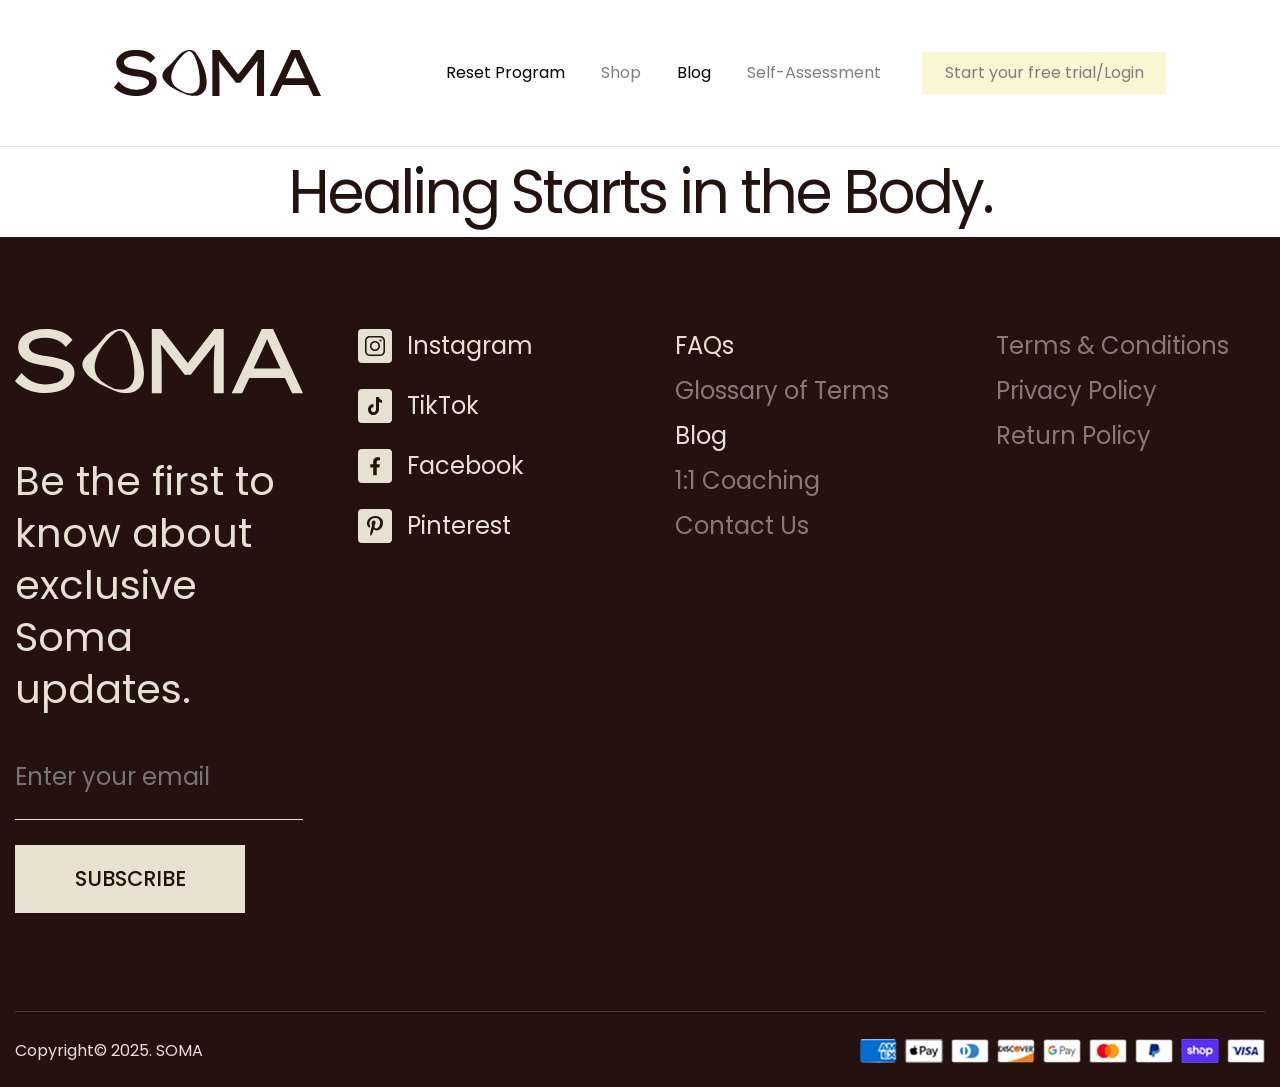
==== index.html @ 634c30eb "Add files via upload" ====
<!DOCTYPE html>
<html lang="en">
    <head>
        <meta charset="UTF-8">
        <meta name="viewport" content="width=device-width, initial-scale=1.0, maximum-scale=1.0, user-scalable=0">
        <title>SOMA</title>
        <link rel="stylesheet" href="./css/style.css">
        <!-- <link rel="shortcut icon" href="favicon.ico"> -->
    </head>
    <body>
        <div class="wrapper">
            <!-- ======================================== HEADER ======================================== -->
            <header class="header">
                <div class="_container-nav">
                    <div class="header__logo">
                        <a href="../index.html">
                            <img src="./img/header-logo.svg" alt="">
                        </a>
                    </div>
                    <nav class="header__nav">
                        <ul class="header__menu menu">
                            <li class="menu__item"><a href="../FAQ.html">Reset Program</a></li>
                            <li class="menu__item"><a href="#" disabled>Shop</a></li>
                            <li class="menu__item"><a href="../blog.html">Blog</a></li>
                            <li class="menu__item"><a href="#" disabled>Self-Assessment</a></li>
                        </ul>
                        <a href="#" class="header__login" disabled>Start your free trial/Login</a>
                    </nav>
                </div>
            </header>
            <!-- ======================================== MAIN CONTENT ======================================== -->
            <main class="content">
                <div class="_container-content">
                    <section class="blog">
                        <h1 class="_page-h1">Healing Starts in the Body.</h1>
                    </section>
                </div>
            </main>
            <!-- ======================================== FOOTER ======================================== -->
            <div class="footer-wrapper">
                <div class="_container-nav">
                    <footer class="footer">
                        <div class="footer__grid-block grid-block">
                            <div class="grid-block__form-block form-block">
                                <div class="form-block__logo"><img src="../img/footer-logo.svg" alt=""></div>
                                <div class="form-block__text">Be the first to know about exclusive Soma updates.</div>
                                <div class="form-wrapper">
                                    <form action="#" class="form">
                                        <input type="email" class="input" placeholder="Enter your email">
                                        <button type="submit" class="input__btn">SUBSCRIBE</button>
                                    </form>
                                </div>
                            </div>
                            <div class="grid-block__social-media social-media">
                                <ul class="social-media__menu menu">
                                    <li class="menu__item">
                                        <a href="#" class="menu__img-link"><img src="../img/soc-media-icons/Instagram.svg" alt=""></a>
                                        <a href="#" class="menu__link">Instagram</a>
                                    </li>
                                    <li class="menu__item">
                                        <a href="#" class="menu__img-link"><img src="../img/soc-media-icons/tic-tok.svg" alt=""></a>
                                        <a href="#" class="menu__link">TikTok</a>
                                    </li>
                                    <li class="menu__item">
                                        <a href="#" class="menu__img-link"><img src="../img/soc-media-icons/facebook.svg" alt=""></a>
                                        <a href="#" class="menu__link">Facebook</a>
                                    </li>
                                    <li class="menu__item">
                                        <a href="#" class="menu__img-link"><img src="../img/soc-media-icons/Pinterest.svg" alt=""></a>
                                        <a href="#" class="menu__link">Pinterest</a>
                                    </li>
                                </ul>
                            </div>
                            <div class="grid-block__nav-menu menu">
                                <ul class="nav__menu menu">
                                    <li class="menu__item"><a href="../FAQ.html" class="menu__link">FAQs</a></li>
                                    <li class="menu__item"><a href="#" class="menu__link" disabled>Glossary of Terms</a></li>
                                    <li class="menu__item"><a href="../blog.html" class="menu__link">Blog</a></li>
                                    <li class="menu__item"><a href="#" class="menu__link" disabled>1:1 Coaching</a></li>
                                    <li class="menu__item"><a href="#" class="menu__link" disabled>Contact Us</a></li>
                                </ul>
                            </div>
                            <div class="grid-block__documents-menu menu">
                                <ul class="documents__menu menu">
                                    <li class="menu__item"><a href="#" class="menu__link" disabled>Terms & Conditions</a></li>
                                    <li class="menu__item"><a href="#" class="menu__link" disabled>Privacy Policy</a></li>
                                    <li class="menu__item"><a href="#" class="menu__link" disabled>Return Policy</a></li>
                                </ul>
                            </div>
                        </div>
                        <div class="footer__copyright copyright">
                            <div class="copyright__text">Copyright© 2025. SOMA</div>
                            <div class="copyright__pay"><a href=""><img src="./img/pay.png" alt=""></a></div>
                        </div>
                    </footer>
                </div>
            </div>
        </div>

        <!-- Скрипт -->
        <script src="./js/script.js"></script>
    </body>
</html>
---- css/style.css ----
@import url(https://fonts.googleapis.com/css?family=Poppins:300,regular,500,700);
*, *::before, *::after {
  padding: 0;
  margin: 0;
  border: 0;
  -webkit-box-sizing: border-box;
          box-sizing: border-box;
}

a {
  text-decoration: none;
  color: inherit;
}

ul, ol, li {
  list-style: none;
}

img {
  vertical-align: top;
}

h1, h2, h3, h4, h5, h6 {
  font-weight: inherit;
  font-size: inherit;
}

html, body {
  height: 100%;
  line-height: 1;
  font-family: Arial;
}

textarea, button, input {
  font-weight: inherit;
  font-size: inherit;
  color: inherit;
  font-family: inherit;
}

button {
  cursor: pointer;
  background-color: inherit;
}

address {
  font-style: normal;
}

@font-face {
  font-family: "Inter";
  src: url("../fonts/Inter_18pt-Regular.ttf") format("truetype");
  font-weight: 400;
  font-style: normal;
  font-display: swap;
}
.footer__copyright, .header > ._container-nav {
  display: -webkit-box;
  display: -ms-flexbox;
  display: flex;
  -webkit-box-align: center;
      -ms-flex-align: center;
          align-items: center;
  -webkit-box-pack: justify;
      -ms-flex-pack: justify;
          justify-content: space-between;
}

.footer .form .input__btn, .menu__item, .header__login, .header__logo {
  -webkit-transition: 0.3s;
  transition: 0.3s;
}
.footer .form .input__btn:hover, .menu__item:hover, .header__login:hover, .header__logo:hover {
  opacity: 0.6;
}

body {
  font-family: poppins;
}

a[disabled] {
  pointer-events: none;
  opacity: 0.5;
}

.wrapper {
  min-height: 100%;
  overflow: hidden;
  display: -webkit-box;
  display: -ms-flexbox;
  display: flex;
  -webkit-box-orient: vertical;
  -webkit-box-direction: normal;
      -ms-flex-direction: column;
          flex-direction: column;
}

._container-nav {
  width: 100%;
  max-width: 1712px;
  margin: 0 auto;
  padding: 0 15px;
}

._container-content {
  max-width: 1440px;
  margin: 0 auto;
  padding: 0 15px;
}

.content {
  -webkit-box-flex: 1;
      -ms-flex: 1 1 auto;
          flex: 1 1 auto;
}

.header {
  padding: 50px 99px 50px;
  border-bottom: 1px solid rgba(0, 0, 0, 0.1176470588);
}
.header__nav {
  display: -webkit-box;
  display: -ms-flexbox;
  display: flex;
}
.header__menu {
  display: -webkit-box;
  display: -ms-flexbox;
  display: flex;
  -webkit-box-align: center;
      -ms-flex-align: center;
          align-items: center;
  margin-right: 41px;
  text-wrap: nowrap;
}
.header__login {
  background: #F3EFA8;
  padding: 13px 22.5px;
}

.menu__item:not(:last-child) {
  margin-right: 36px;
}

.asdasd {
  font-size: 1.25rem;
  line-height: 100%;
}

._index-h1 {
  font-size: 6.205rem;
  line-height: 90.6526994359%;
  text-align: center;
  color: #25120E;
  letter-spacing: -0.05em;
}

._page-h1 {
  font-size: 3.75rem;
  line-height: 150%;
  letter-spacing: -0.05em;
  text-align: center;
  color: #25120E;
}

._article-h1 {
  font-size: 2.5rem;
  line-height: 125%;
  letter-spacing: -0.04em;
  color: #25120E;
  margin-bottom: 40px;
}

._article-data {
  font-size: 1.25rem;
  line-height: 110%;
  letter-spacing: -0.05em;
  color: #211B28;
  margin-bottom: 13px;
}

.search-form-wrapper {
  width: 100%;
  display: -webkit-box;
  display: -ms-flexbox;
  display: flex;
  -webkit-box-pack: end;
      -ms-flex-pack: end;
          justify-content: end;
  margin-bottom: 18.69px;
}

.search-form {
  position: relative;
  font-weight: 300;
  font-size: 0.937rem;
  line-height: 106.666%; /* 16/15 */
}
.search-form__input {
  border: 1px solid #000;
  padding: 14px 14px 14px 45px;
}
.search-form__input_img {
  position: absolute;
  top: 50%;
  left: 18px;
  -webkit-transform: translate(0, -50%);
          transform: translate(0, -50%);
}

.blog__cards {
  display: -ms-grid;
  display: grid;
  -ms-grid-rows: auto;
  -ms-grid-columns: 1fr 26px 1fr;
      grid-template: auto/repeat(2, 1fr);
  gap: 67px 26px;
  margin-bottom: 80px;
}

.card__img {
  margin-bottom: 21.31px;
}
.card__img img {
  width: 100%;
  height: 100%;
  max-width: 707px;
  max-height: 452px;
}
.card__data {
  font-weight: 300;
  font-size: 0.75rem;
  line-height: 155.833333%; /* 18.7/12 */
}
.card__title {
  font-size: 1.75rem;
  line-height: 135.714286%; /* 38/28 */
  letter-spacing: -4%;
  margin-top: 13.55px;
  margin-bottom: 13px;
}
.card__subtitle {
  font-weight: 300;
  line-height: 187.5%; /* 30/16 */
  letter-spacing: -2%;
  margin-bottom: 17px;
}
.card__link {
  position: relative;
  display: -webkit-inline-box;
  display: -ms-inline-flexbox;
  display: inline-flex;
  -webkit-box-align: center;
      -ms-flex-align: center;
          align-items: center;
  gap: 10px;
  font-size: 1.125rem;
  letter-spacing: -3%;
  min-height: 27px;
}
.card__link::before {
  content: "Read More";
  position: absolute;
  top: 0;
  left: 0;
  color: #000;
  text-wrap: nowrap;
  background-image: url("/img/link-arrow.svg");
  background-repeat: no-repeat;
  background-position: right center;
  background-size: 11.64px 10.76px;
  padding-right: 24px;
}
.page-turner__menu {
  display: -webkit-box;
  display: -ms-flexbox;
  display: flex;
  -webkit-box-pack: center;
      -ms-flex-pack: center;
          justify-content: center;
  margin-bottom: 80px;
}
.page-turner__menu :not(:last-child) {
  margin-right: 6px;
}

.page-turner__item {
  padding: 10.5px 15.5px;
  border: 1px solid #000;
}
.page-turner__item:last-child {
  padding: 10.5px 30px;
}
.page-turner__item:not(.selected, :last-child) {
  color: rgba(0, 0, 0, 0.2);
}

.selected {
  border: 1px solid #25120E;
  background: #25120E;
  color: #fff;
  outline: none;
}

.footer-wrapper {
  background: #25120E;
  color: #E7E1D2;
  padding: 92px 0 0 0;
}

.footer .grid-block {
  display: -ms-grid;
  display: grid;
  -ms-grid-rows: auto;
  -ms-grid-columns: 619fr 119fr 174fr 228fr 200fr 153fr 218fr;
      grid-template: auto/619fr 119fr 174fr 228fr 200fr 153fr 218fr;
}
.footer .grid-block__form-block {
  -ms-grid-row: 1;
  -ms-grid-row-span: 1;
  -ms-grid-column: 1;
  -ms-grid-column-span: 1;
  grid-area: 1/1/2/2;
}
.footer .grid-block__social-media {
  -ms-grid-row: 1;
  -ms-grid-row-span: 1;
  -ms-grid-column: 3;
  -ms-grid-column-span: 1;
  grid-area: 1/3/2/4;
}
.footer .grid-block__nav-menu {
  -ms-grid-row: 1;
  -ms-grid-row-span: 1;
  -ms-grid-column: 5;
  -ms-grid-column-span: 1;
  grid-area: 1/5/2/6;
  text-wrap: nowrap;
}
.footer .grid-block__documents-menu {
  -ms-grid-row: 1;
  -ms-grid-row-span: 1;
  -ms-grid-column: 7;
  -ms-grid-column-span: 1;
  grid-area: 1/7/2/8;
  text-wrap: nowrap;
}
.footer .form-block__logo {
  margin-bottom: 61px;
}
.footer .form-block__logo img {
  width: 100%;
  max-width: 314px;
}
.footer .form-block__text {
  font-size: 2.5rem;
  line-height: 130%;
  margin-bottom: 21px;
}
.footer .form {
  display: -webkit-box;
  display: -ms-flexbox;
  display: flex;
  -webkit-box-orient: vertical;
  -webkit-box-direction: normal;
      -ms-flex-direction: column;
          flex-direction: column;
  -webkit-box-align: start;
      -ms-flex-align: start;
          align-items: start;
}
.footer .form .input {
  font-size: 1.5rem;
  line-height: 120.8333333333%;
  width: 100%;
  padding: 27px 0;
  margin-bottom: 25px;
  border-bottom: 1px solid #E7E1D2;
  background: inherit;
  color: rgba(231, 225, 210, 0.4);
}
.footer .form .input:focus {
  outline: none;
}
.footer .form .input__btn {
  font-size: 1.3125rem;
  line-height: 95.2380952381%;
  padding: 24px 59.5px;
  background: #E7E1D2;
  color: #25120E;
  font-weight: 500;
}
.footer .social-media {
  position: relative;
}
.footer .social-media__menu > :not(:last-child) {
  margin-bottom: 26px;
}
.footer .menu__item {
  display: -webkit-box;
  display: -ms-flexbox;
  display: flex;
  -webkit-box-align: center;
      -ms-flex-align: center;
          align-items: center;
  font-size: 1.5rem;
  line-height: 104.1666666667%;
}
.footer .menu__img-link {
  margin-right: 15px;
}
.footer .nav__menu {
  -webkit-transform: translate(0, 5px);
          transform: translate(0, 5px);
}
.footer .nav__menu > :not(:last-child) {
  margin-bottom: 20px;
}
.footer .documents__menu {
  -webkit-transform: translate(0, 5px);
          transform: translate(0, 5px);
}
.footer .documents__menu > :not(:last-child) {
  margin-bottom: 20px;
}
.footer .copyright {
  margin-top: 98px;
  padding: 27px 0 24px 0;
  border-top: 1px solid rgba(231, 225, 210, 0.2);
}
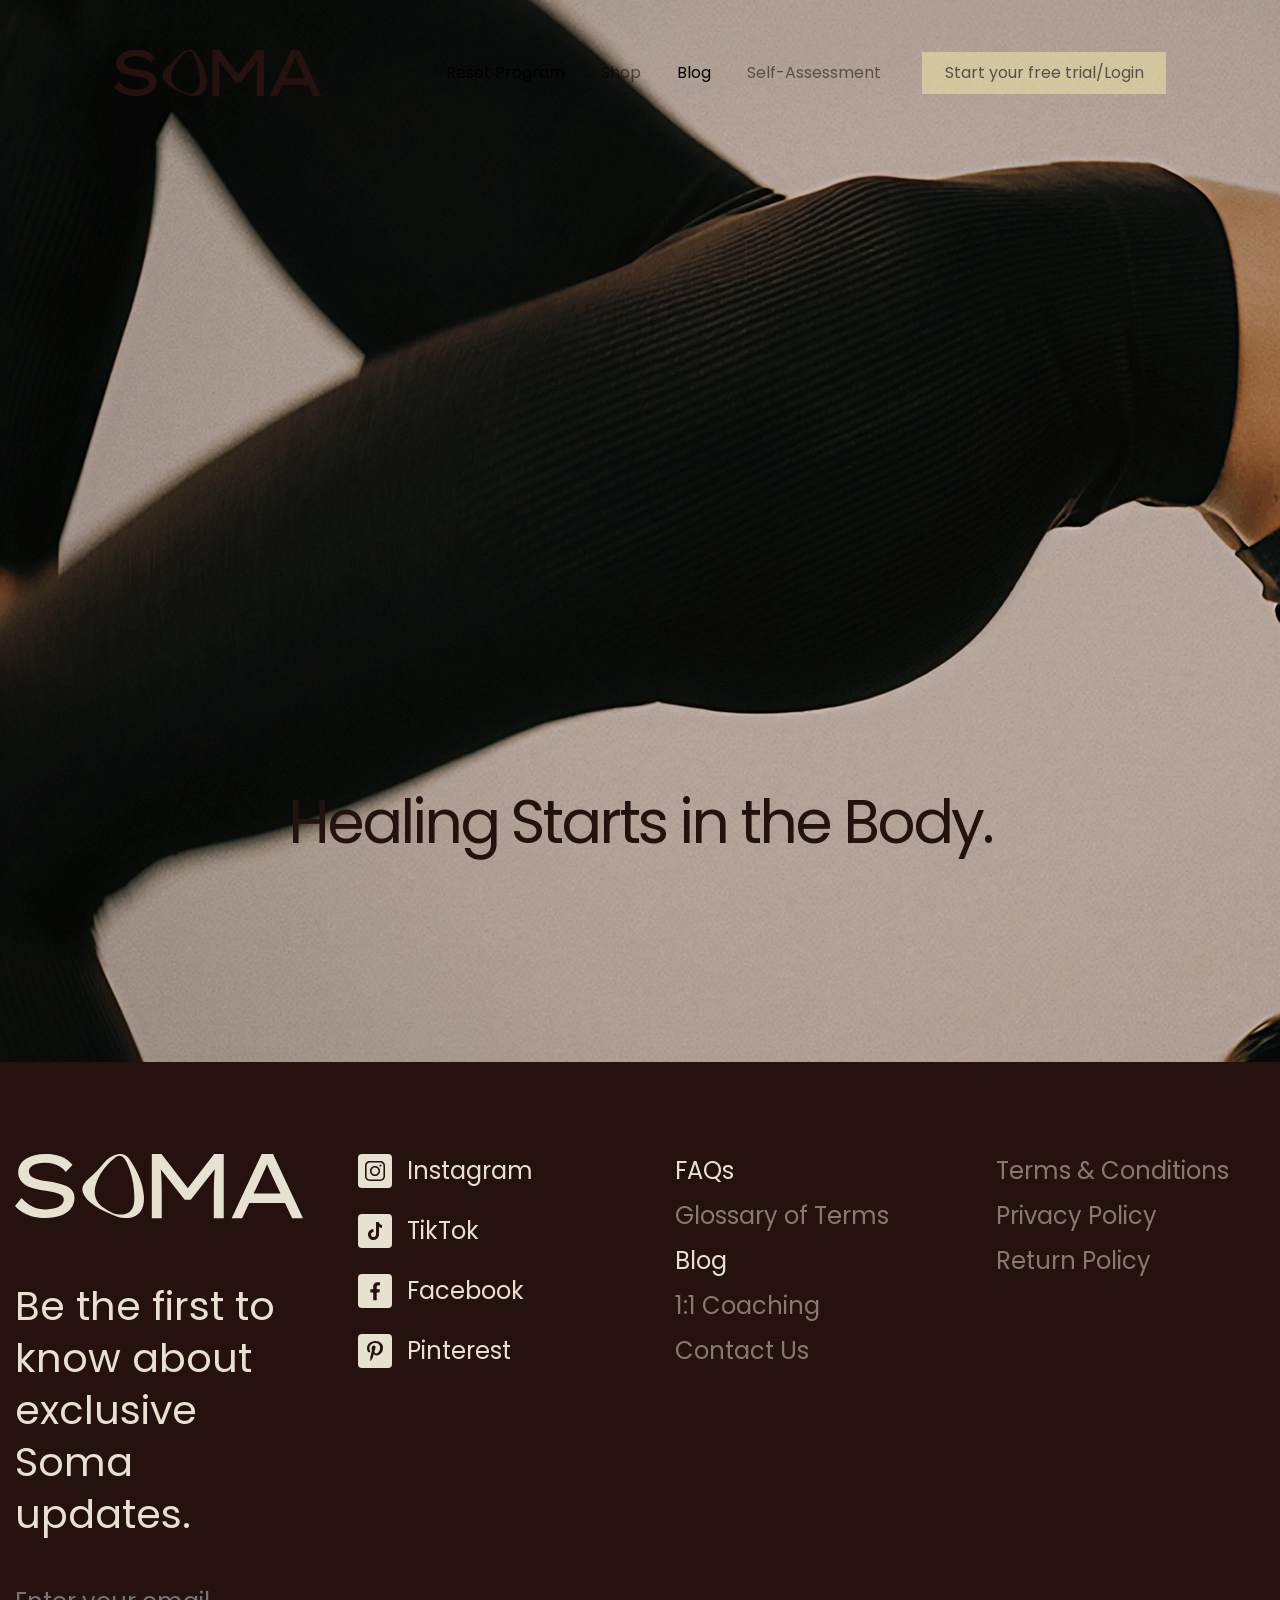
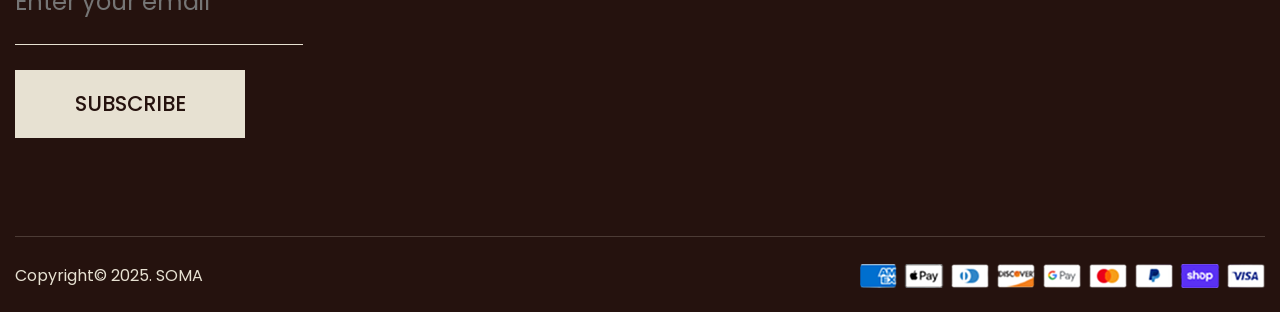
==== commit a19ce0a5: "add bgimage for index.html" ====
--- a/index.html
+++ b/index.html
@@ -13,15 +13,15 @@
             <header class="header">
                 <div class="_container-nav">
                     <div class="header__logo">
-                        <a href="../index.html">
+                        <a href="index.html">
                             <img src="./img/header-logo.svg" alt="">
                         </a>
                     </div>
                     <nav class="header__nav">
                         <ul class="header__menu menu">
-                            <li class="menu__item"><a href="../FAQ.html">Reset Program</a></li>
+                            <li class="menu__item"><a href="FAQ.html">Reset Program</a></li>
                             <li class="menu__item"><a href="#" disabled>Shop</a></li>
-                            <li class="menu__item"><a href="../blog.html">Blog</a></li>
+                            <li class="menu__item"><a href="blog.html">Blog</a></li>
                             <li class="menu__item"><a href="#" disabled>Self-Assessment</a></li>
                         </ul>
                         <a href="#" class="header__login" disabled>Start your free trial/Login</a>
@@ -31,8 +31,9 @@
             <!-- ======================================== MAIN CONTENT ======================================== -->
             <main class="content">
                 <div class="_container-content">
-                    <section class="blog">
+                    <section class="index__first-sheet">
                         <h1 class="_page-h1">Healing Starts in the Body.</h1>
+                        <img class="bgimage" src="./img/index-bg.jpg" alt="">
                     </section>
                 </div>
             </main>
@@ -73,9 +74,9 @@
                             </div>
                             <div class="grid-block__nav-menu menu">
                                 <ul class="nav__menu menu">
-                                    <li class="menu__item"><a href="../FAQ.html" class="menu__link">FAQs</a></li>
+                                    <li class="menu__item"><a href="FAQ.html" class="menu__link">FAQs</a></li>
                                     <li class="menu__item"><a href="#" class="menu__link" disabled>Glossary of Terms</a></li>
-                                    <li class="menu__item"><a href="../blog.html" class="menu__link">Blog</a></li>
+                                    <li class="menu__item"><a href="blog.html" class="menu__link">Blog</a></li>
                                     <li class="menu__item"><a href="#" class="menu__link" disabled>1:1 Coaching</a></li>
                                     <li class="menu__item"><a href="#" class="menu__link" disabled>Contact Us</a></li>
                                 </ul>
--- a/css/style.css
+++ b/css/style.css
@@ -116,7 +116,6 @@
 
 .header {
   padding: 50px 99px 50px;
-  border-bottom: 1px solid rgba(0, 0, 0, 0.1176470588);
 }
 .header__nav {
   display: -webkit-box;
@@ -427,4 +426,14 @@
   margin-top: 98px;
   padding: 27px 0 24px 0;
   border-top: 1px solid rgba(231, 225, 210, 0.2);
+}
+.index__first-sheet ._page-h1 {
+  margin: 631px 0 195px 0;
+}
+
+.bgimage {
+  position: absolute;
+  top: 0;
+  left: 0;
+  z-index: -50;
 }
